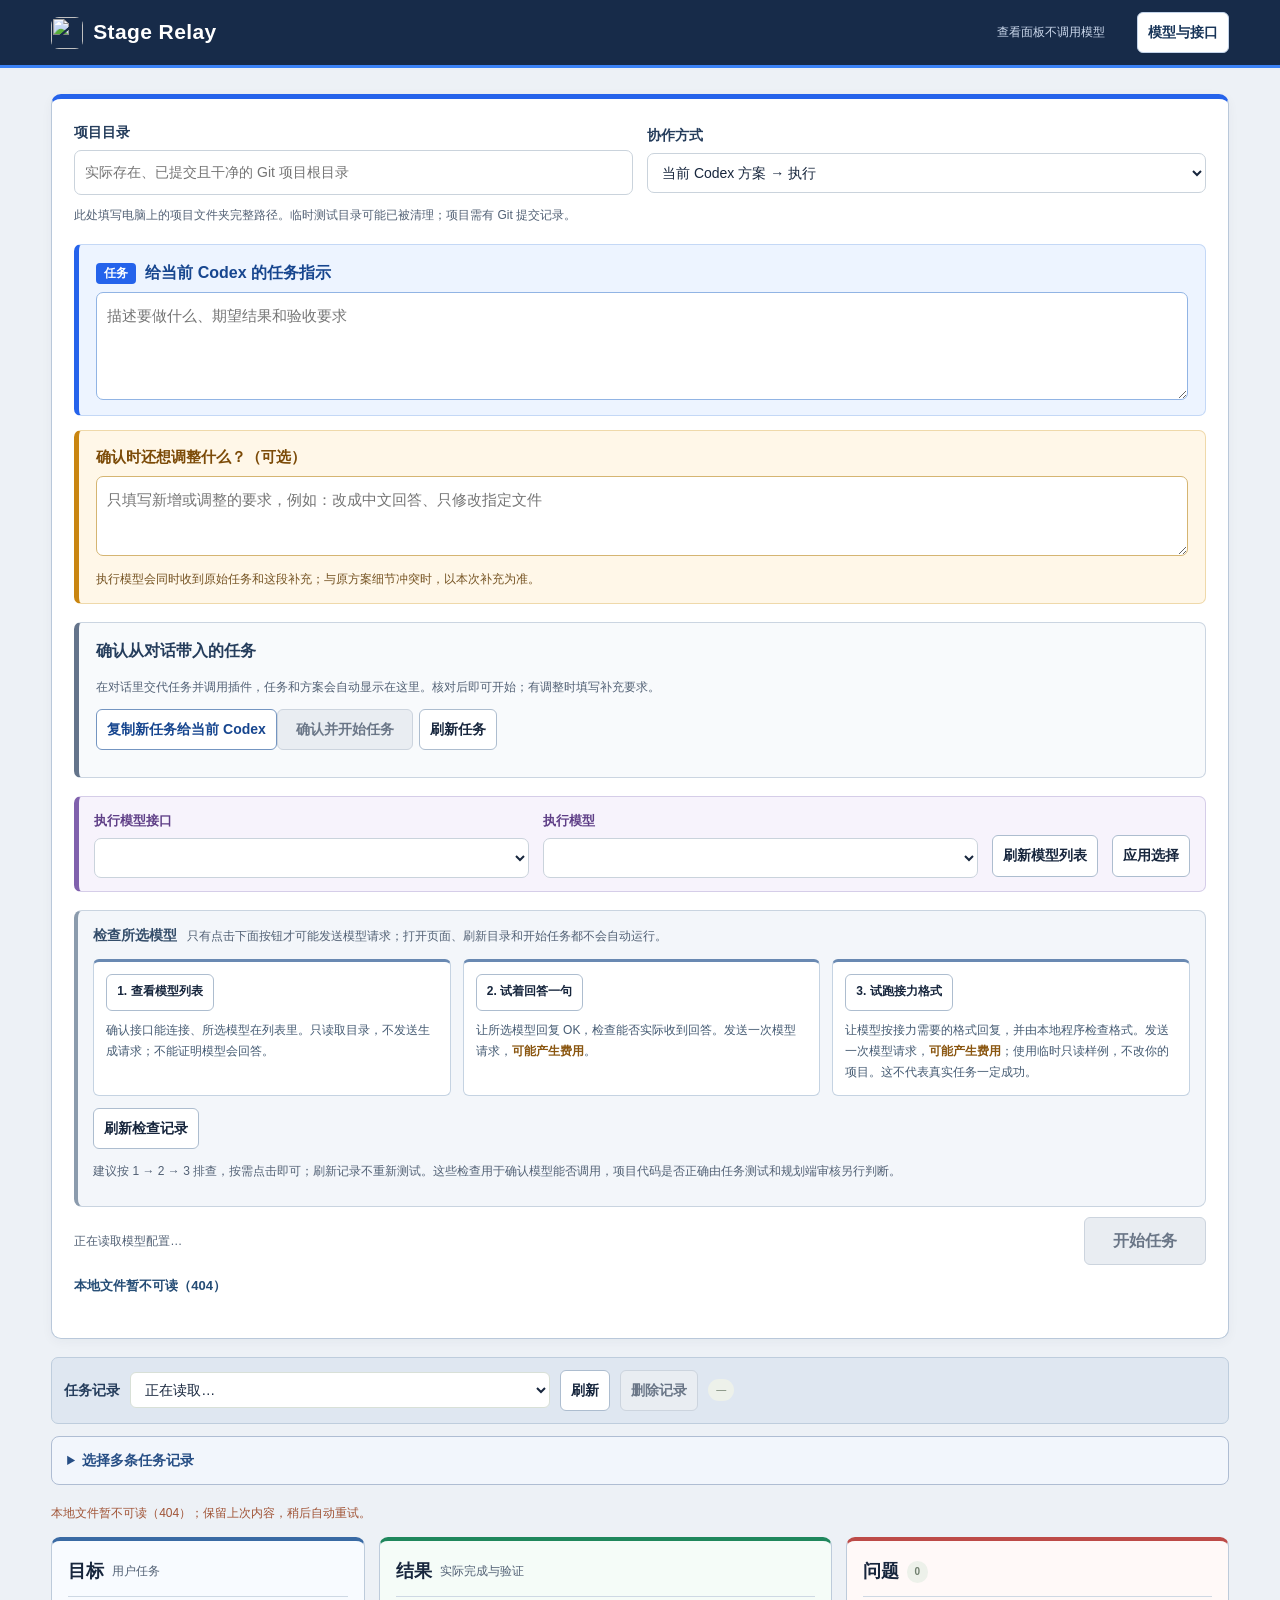
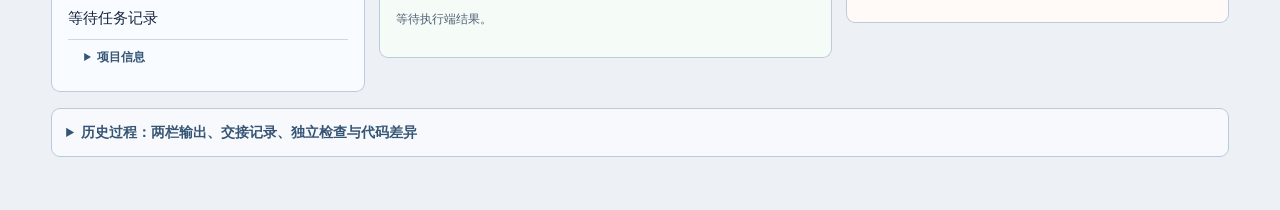
==== panel/index.html @ d3302cc9 "Release Stage Relay 1.0.0" ====
<!doctype html>
<html lang="zh-CN">
<head><meta charset="utf-8"><meta name="viewport" content="width=device-width,initial-scale=1"><title>Stage Relay · 协作面板</title><link rel="icon" type="image/svg+xml" href="icon.svg"><link rel="stylesheet" href="panel.css"><script src="compose.js" defer></script><script src="panel.js" defer></script><script src="settings.js" defer></script></head>
<body>
  <header class="top"><strong><img src="icon.svg" width="32" height="32" alt="" aria-hidden="true">Stage Relay</strong><div><span class="local">查看面板不调用模型</span><span id="panel-version" class="local"></span><button id="settings-toggle" type="button">模型与接口</button></div></header>
  <main>
    <section class="task-compose">
      <form id="launch-form">
        <div class="launch-row"><label>项目目录<input id="launch-project" required placeholder="实际存在、已提交且干净的 Git 项目根目录"></label><label>协作方式<select id="launch-mode"><option value="caller">当前 Codex 方案 → 执行</option><option value="serial">API 规划模型 → 执行</option><option value="plan">手动导入方案 → 执行</option></select></label></div>
        <p class="hint">此处填写电脑上的项目文件夹完整路径。临时测试目录可能已被清理；项目需有 Git 提交记录。</p>
        <label id="request-label"><span id="request-title">给当前 Codex 的任务指示</span><textarea id="launch-request" rows="3" placeholder="描述要做什么、期望结果和验收要求"></textarea></label>
        <label id="supplement-label">确认时还想调整什么？（可选）<textarea id="launch-extra" rows="2" placeholder="只填写新增或调整的要求，例如：改成中文回答、只修改指定文件"></textarea><small>执行模型会同时收到原始任务和这段补充；与原方案细节冲突时，以本次补充为准。</small></label>
        <label id="plan-label" hidden>已有方案（JSON）<textarea id="launch-plan" rows="5" placeholder='{"goal":"目标","files":[{"path":"app.py","note":"相关事实"}],"steps":["实施步骤"]}'></textarea></label>
        <section id="caller-draft"><h3>确认从对话带入的任务</h3><p class="hint">在对话里交代任务并调用插件，任务和方案会自动显示在这里。核对后即可开始；有调整时填写补充要求。</p><button id="caller-copy" type="button">复制新任务给当前 Codex</button><button id="caller-start" type="submit" disabled>确认并开始任务</button><button id="draft-refresh" type="button">刷新任务</button><p id="caller-note" class="hint" role="status"></p><label id="caller-copy-preview" hidden>把下面这段文字发到当前 Codex 对话<textarea id="caller-copy-text" rows="5" readonly></textarea></label><div id="draft-preview"></div></section>
        <div class="launch-row worker-choice"><label>执行模型接口<select id="launch-worker-provider"></select></label><label>执行模型<select id="launch-worker-model"></select></label><button id="worker-refresh" type="button">刷新模型列表</button><button id="worker-apply" type="button">应用选择</button></div>
        <p id="worker-note" class="hint" role="status"></p>
        <section class="model-check" aria-label="模型检查">
          <div class="model-check-head"><strong>检查所选模型</strong><span class="hint">只有点击下面按钮才可能发送模型请求；打开页面、刷新目录和开始任务都不会自动运行。</span></div>
          <div class="model-check-actions check-options">
            <div class="check-option"><button id="check-catalog" type="button" aria-describedby="catalog-help">1. 查看模型列表</button><p id="catalog-help">确认接口能连接、所选模型在列表里。只读取目录，不发送生成请求；不能证明模型会回答。</p></div>
            <div class="check-option"><button id="check-generation" type="button" aria-describedby="generation-help">2. 试着回答一句</button><p id="generation-help">让所选模型回复 OK，检查能否实际收到回答。发送一次模型请求，<strong>可能产生费用</strong>。</p></div>
            <div class="check-option"><button id="check-compat" type="button" aria-describedby="compat-help">3. 试跑接力格式</button><p id="compat-help">让模型按接力需要的格式回复，并由本地程序检查格式。发送一次模型请求，<strong>可能产生费用</strong>；使用临时只读样例，不改你的项目。这不代表真实任务一定成功。</p></div>
          </div>
          <button id="check-refresh" type="button">刷新检查记录</button>
          <p id="check-note" class="hint" role="status">建议按 1 → 2 → 3 排查，按需点击即可；刷新记录不重新测试。这些检查用于确认模型能否调用，项目代码是否正确由任务测试和规划端审核另行判断。</p>
          <div id="check-results" class="check-results"></div>
        </section>
        <div class="launch-row"><span id="launch-models" class="hint">正在读取模型配置…</span><button id="launch-start" type="submit" disabled>开始任务</button></div>
        <p id="launch-message" class="hint" role="status">点击开始后才调用所选模型；完整接力按阶段执行，交接过程显示在下方。</p>
      </form>
    </section>
    <section class="shortcut-row" id="shortcut-row" hidden><span>快速打开：</span><code id="shortcut-path" class="path"></code><span class="hint">双击即可启动或复用面板，不经过模型对话，也不会注册开机自启。</span></section>
    <section class="toolbar"><label for="run">任务记录</label><select id="run"><option>正在读取…</option></select><button id="refresh" type="button">刷新</button><button id="delete-run" type="button" disabled>删除记录</button><button id="undo-delete" type="button" hidden>撤销删除</button><span id="task-state" class="badge">—</span></section>
    <p id="history-message" class="hint" role="status"></p>
    <details id="run-manager" class="run-manager"><summary>选择多条任务记录</summary>
      <div class="history-actions"><label><input id="run-select-all" type="checkbox"> 全选可删除的记录</label><span id="run-selected-count" role="status">已选 0 条</span><button id="delete-selected" type="button" disabled>删除所选记录</button></div>
      <p class="hint">运行中的任务不能选择。删除仅从面板列表移除，可撤销本次删除；日志和防重复提交记录仍保留。</p>
      <div id="run-selection-list" class="run-selection-list" aria-label="选择要删除的任务记录"></div>
    </details>
    <div id="notice" class="notice" role="status">正在读取本地日志…</div>
    <section class="summary-grid" aria-label="目标、结果与问题">
      <article class="summary-card goal-card"><h2>目标 <span class="card-hint">用户任务</span></h2><p id="request">等待任务记录</p><details class="project-details"><summary>项目信息</summary><div id="project" class="path"></div><small>流程：规划 → 执行 → 项目测试（如有）→ 自行确认或选择审核方。状态来自已保存记录。</small></details></article>
      <article class="summary-card result-card"><h2>结果 <span class="card-hint">实际完成与验证</span></h2><div id="result"><p class="empty">等待执行端结果。</p></div></article>
      <article class="summary-card issues-card"><h2>问题 <span id="issue-count" class="badge">0</span></h2><div id="issues"></div><section id="failure" class="failure-card" role="alert" hidden></section></article>
    </section>
    <section id="progress" class="progress-card" aria-label="运行进度" hidden><div class="progress-head"><h2>运行进度</h2><span id="progress-stage" class="badge active"></span></div><div id="progress-event"></div></section>
    <details id="history" class="history" data-key="history"><summary>历史过程：两栏输出、交接记录、独立检查与代码差异</summary>
      <section class="agents" aria-label="两个 agent 的工作输出"><article class="agent" id="planner"></article><article class="agent" id="worker"></article></section>
      <section class="handoff-section"><h2>交接记录 <span class="card-hint">默认折叠：谁交给谁、当前状态、交接目的</span></h2><div id="handoffs"></div></section>
      <details class="verification"><summary>检查与代码差异</summary><div class="verify-grid"><div><h3>独立检查</h3><div id="checks"></div></div><div><h3>代码差异</h3><pre id="patch">等待记录</pre></div></div></details>
    </details>
    <footer id="updated"></footer>
  </main>
  <dialog id="issue-help-dialog" aria-labelledby="issue-help-title">
    <div class="dialog-head"><h2 id="issue-help-title">问题说明</h2><button id="issue-help-close" type="button" aria-label="关闭问题说明">×</button></div>
    <div id="issue-help-content"></div>
    <div class="help-actions"><button id="help-worker" type="button">查看执行记录</button><button id="help-checks" type="button">查看项目测试与代码差异</button></div>
  </dialog>
  <dialog id="review-choice-dialog" aria-labelledby="review-choice-title">
    <div class="dialog-head"><h2 id="review-choice-title">选择审核方式</h2><button id="review-choice-close" type="button" aria-label="关闭审核选择">×</button></div>
    <p id="review-choice-task" class="hint"></p>
    <section class="review-option codex-review"><h3>交给当前 Codex 对话</h3><p>复制审核请求发到当前对话，由 Codex 读取保存的执行结果和证据，写回结论。网页不能自动唤醒对话。</p><button id="review-use-codex" type="button">复制给 Codex 的审核请求</button></section>
    <section class="review-option saved-review"><h3>选择已保存的模型</h3><label for="review-saved-model">审核模型（接口与密钥沿用已有配置）</label><select id="review-saved-model"></select><p>点击后才调用所选模型，可能产生费用。只审核已保存的结果，不重新执行任务，也不重跑测试。</p><button id="review-use-model" type="button" class="primary" disabled>用所选模型审核</button></section>
    <p id="review-choice-note" class="hint" role="status"></p>
  </dialog>
  <dialog id="review-copy-dialog" aria-labelledby="review-copy-title">
    <div class="dialog-head"><h2 id="review-copy-title">交给当前 Codex 审核</h2><button id="review-copy-close" type="button" aria-label="关闭审核说明">×</button></div>
    <p>请复制下文发到当前 Codex 对话；Codex 读取保存的结果后审核，结论会回到结果栏。网页无法自动唤醒对话，不会另开规划 API 调用。</p>
    <textarea id="review-copy-text" rows="9" readonly aria-label="发给原规划端的审核请求"></textarea><p id="review-copy-note" role="status"></p>
  </dialog>
  <dialog id="settings-dialog" aria-labelledby="settings-title">
    <div class="dialog-head"><h2 id="settings-title">模型与接口</h2><button id="settings-close" type="button" aria-label="关闭模型设置">×</button></div>
    <p class="hint">先填写 API，读取接口模型并勾选需要的项，再为角色选择模型并保存。</p>
    <section class="provider-editor" id="provider-editor" aria-label="配置接口与导入模型">
      <h3>1. 配置接口，读取模型</h3>
      <label for="edit-provider">已保存的接口</label><select id="edit-provider"><option value="">新增接口…</option></select>
      <div class="form-grid"><div><label for="provider-name">显示名称</label><input id="provider-name" placeholder="例如：我的中转站" maxlength="80"></div><div><label for="provider-type">接入方式</label><select id="provider-type"><option value="custom">自定义 Responses 兼容接口</option><option value="codex">CCSwitch / 已有 Codex 供应商</option></select></div></div>
      <div id="custom-fields"><label for="provider-url">API 基础地址</label><input id="provider-url" placeholder="https://gateway.example/v1" autocomplete="off">
        <label for="provider-auth">认证方式</label><select id="provider-auth"><option value="key">直接填写 API Key</option><option value="none">此接口无需密钥</option><option value="env">高级：使用环境变量</option></select>
        <div id="key-fields"><label for="provider-key">API Key <span id="provider-key-badge" class="credential-badge"></span></label><input id="provider-key" type="password" autocomplete="new-password" spellcheck="false" placeholder="粘贴 API Key"><p id="provider-key-state" class="hint"></p><button id="provider-clear-key" type="button" hidden>移除已保存的密钥</button></div>
        <div id="env-fields" hidden><label for="provider-env">密钥环境变量名</label><input id="provider-env" placeholder="MY_MODEL_KEY" autocomplete="off"><p class="hint">高级配置：由启动面板和任务的进程继承该变量。</p></div>
      </div>
      <div id="codex-fields" hidden><label for="provider-source">已有供应商 ID</label><input id="provider-source" value="custom"><label class="check-label"><input id="provider-native" type="checkbox">沿用现有登录（仅本地网关）</label></div>
      <button id="provider-fetch" type="button">读取 API 模型</button><p id="provider-note" class="hint" role="status"></p>
      <label for="provider-filter">搜索接口返回的模型</label><input id="provider-filter" type="search" placeholder="输入名称筛选"><div id="provider-catalog" class="model-catalog" aria-label="接口返回的模型"></div>
      <p id="provider-count" class="hint"></p><div id="provider-picked" class="model-chips" aria-label="待保存的模型"></div>
      <details><summary>接口不支持模型目录时，手动添加</summary><label for="provider-models">手动模型 ID</label><textarea id="provider-models" rows="2"></textarea><button id="provider-manual-add" type="button">添加手动模型</button></details>
      <button id="provider-add" type="button">加入本次配置</button><button id="provider-delete" type="button" disabled>删除此接口</button>
      <p class="hint">只保存选中的模型。删除模型可点已选项旁的 ×；删除和编辑在底部保存后生效，关闭重开可撤销。</p>
    </section>
    <h3>2. 分配角色并保存</h3>
    <div class="role-settings">
      <fieldset><legend>规划 agent</legend><label for="planner-provider">接口</label><select id="planner-provider"></select><label for="planner-model">已选模型</label><select id="planner-model"></select><button id="planner-manage" type="button">管理此接口模型</button></fieldset>
      <fieldset><legend>执行 agent</legend><label for="worker-provider">接口</label><select id="worker-provider"></select><label for="worker-model">已选模型</label><select id="worker-model"></select><button id="worker-manage" type="button">管理此接口模型</button></fieldset>
    </div>
    <p class="hint">读取模型目录不发起生成请求，也未逐个验证模型生成和工具能力。当前执行器使用 Responses 协议，其他协议需经适配层转换。</p>
    <p id="settings-message" class="hint" role="status"></p>
    <div class="dialog-actions"><button id="settings-save" class="primary" type="button">保存配置</button></div>
    <details class="config-help"><summary>如何用于新任务</summary><p class="hint">启动 relay.py run 时，将下列文件作为 --config 参数。保存与切换配置不会自动调用模型。</p><pre id="settings-config"></pre></details>
  </dialog>
</body>
</html>
---- panel/panel.css ----
:root{color-scheme:light;--ink:#26332e;--muted:#79837e;--line:#e1e6e1;--green:#2c7356}*{box-sizing:border-box}body{margin:0;background:#f7f8f5;color:var(--ink);font:13px/1.6 "Segoe UI","Microsoft YaHei",sans-serif}.top{display:flex;align-items:center;justify-content:space-between;gap:14px;min-height:62px;border-bottom:1px solid var(--line);padding:12px 4vw;background:#fff}.top strong{font-size:18px}.top>div{display:flex;align-items:center;gap:16px}.local{font-size:11px;color:var(--muted)}main{max-width:1300px;padding:23px 4vw;margin:auto}.toolbar{display:flex;align-items:center;gap:10px}.toolbar label{color:var(--muted);font-size:12px}.toolbar select{max-width:420px;flex:1}select,input,textarea,button{font:inherit;color:var(--ink);border:1px solid #d8e0d7;background:#fff;border-radius:6px;padding:8px 10px}select,input,textarea{min-width:0}button{cursor:pointer;white-space:nowrap}button:hover{background:#edf2e9}button:disabled{opacity:.5;cursor:wait}input:focus,select:focus,textarea:focus,button:focus-visible{outline:2px solid #93b39f;outline-offset:2px}.notice{font-size:11px;color:var(--muted);margin:12px 0;overflow-wrap:anywhere}.notice.error{color:#a05335}.task{margin:13px 0 20px}.task p{font-size:15px;margin:0 0 7px;white-space:pre-wrap;overflow-wrap:anywhere}.task details{padding:0;border:0}.task small,.path{color:var(--muted);font-size:10px;overflow-wrap:anywhere}.badge{font-size:10px;background:#edf1ea;color:#71806f;padding:3px 8px;border-radius:12px;white-space:nowrap}.good{background:#e4f0e7;color:#3b7752}.active{background:#e8eff9;color:#477399}.bad{background:#f8e9e1;color:#a85a34}.agents{display:grid;grid-template-columns:1fr 1fr;gap:16px}.agent{min-width:0;border:1px solid var(--line);border-radius:9px;background:#fff;overflow:hidden}.agent-head{padding:14px 16px;border-bottom:1px solid var(--line)}.identity{display:flex;justify-content:space-between;gap:8px;align-items:center}.identity h2{font-size:14px;margin:0}.model{font:11px Consolas,monospace;color:var(--muted);margin-top:4px;overflow-wrap:anywhere}.role-meta{display:flex;gap:15px;color:var(--muted);font-size:10px;margin-top:6px}.phase-picker{width:100%;font-size:10px;margin-top:10px;padding:5px;background:#fafbf8}.work{padding:10px 16px;background:#fafbf8;font-size:11px;border-bottom:1px solid var(--line)}.work-label{color:var(--muted);font-size:10px}.work ol{padding-left:17px;margin:5px 0}.output{height:280px;overflow:auto;padding:12px 16px;overscroll-behavior:contain}.empty{color:var(--muted);font-size:11px}.event{padding-left:10px;border-left:2px solid #d7e4d8;margin:0 0 12px;overflow-wrap:anywhere}.event-title{font-size:10px;color:var(--muted)}.event p{margin:4px 0}.event pre{margin:4px 0;max-height:160px;overflow:auto}.event.error{border-color:#d7a28c}pre{font:11px/1.6 Consolas,"Microsoft YaHei",monospace;white-space:pre-wrap;overflow-wrap:anywhere}details{border-top:1px solid var(--line);font-size:11px;padding:8px 16px}summary{cursor:pointer;color:var(--muted)}details pre{max-height:280px;overflow:auto;background:#f7f9f5;padding:9px;border-radius:5px}.handoff-section{margin-top:23px}.handoff-section h2{font-size:14px;font-weight:600;margin:0 0 10px}.handoff{display:grid;grid-template-columns:22px 1fr;gap:9px;margin:0 0 8px}.handoff-number{font:10px/28px Consolas;color:#95a18f}.handoff-card{border:1px solid var(--line);border-radius:7px;background:#fff;overflow:hidden}.handoff-top{display:flex;justify-content:space-between;align-items:center;gap:10px;padding:9px 13px}.handoff-title{font-size:12px}.handoff-proof{font-size:10px;color:var(--muted)}.handoff-card details{padding:7px 13px}.verification{border:1px solid var(--line);border-radius:7px;background:#fff;margin-top:18px;padding:10px 14px}.verify-grid{display:grid;grid-template-columns:1fr 1fr;gap:20px}.verify-grid h3{font-size:12px}.verify-grid pre{max-height:180px;overflow:auto}.check{font-size:11px}footer{padding:15px 0;color:var(--muted);font-size:10px}dialog{border:1px solid #d4ddd3;border-radius:12px;padding:22px;width:min(710px,94vw);max-height:90vh;overflow:auto;box-shadow:0 20px 80px #17332124}dialog::backdrop{background:#152b2440}.dialog-head{display:flex;align-items:center;justify-content:space-between}.dialog-head h2{margin:0;font-size:18px}.dialog-head button{font-size:20px;line-height:1;padding:5px 10px}.hint{font-size:11px;color:var(--muted);white-space:pre-wrap;overflow-wrap:anywhere}.role-settings,.form-grid{display:grid;grid-template-columns:1fr 1fr;gap:14px}.role-settings{margin:17px 0}fieldset{border:1px solid var(--line);border-radius:7px;padding:10px 12px}legend{font-size:12px}dialog label{display:block;font-size:11px;margin:9px 0 4px;color:#627168}dialog input:not([type=checkbox]),dialog select,dialog textarea{width:100%;font-size:12px}dialog textarea{resize:vertical}.provider-editor{padding:12px 0}.provider-editor>summary{color:#3a7358}.provider-editor>button{margin-top:10px;font-size:11px}.provider-editor>span{margin-left:10px}.check-label{display:flex;align-items:center;gap:7px}.dialog-actions{display:flex;justify-content:flex-end;margin-top:14px}.primary{background:#2e7155;color:#fff;border-color:#2e7155}.primary:hover{background:#235f46}.config-help{margin-top:16px;padding:9px 0 0}.form-error{color:#a05335!important}[hidden]{display:none!important}@media(max-width:740px){main{padding:17px 14px}.top{padding:12px 14px}.local{display:none}.agents,.verify-grid{grid-template-columns:1fr}.toolbar{flex-wrap:wrap}.toolbar select{max-width:none}.output{height:260px}.role-settings,.form-grid{grid-template-columns:1fr}.role-meta{flex-wrap:wrap;gap:8px}.handoff-proof{font-size:9px}}
/* Task entry stays compact; output and handoffs share the existing panel. */
.task-compose{background:#fff;border:1px solid #dce2e7;border-radius:12px;padding:18px;margin-bottom:18px}
.task-compose label{display:flex;flex-direction:column;gap:6px;flex:1;font-size:13px;color:#34465a}
.task-compose input,.task-compose select,.task-compose textarea{width:100%;box-sizing:border-box;border:1px solid #cad3dc;border-radius:7px;padding:10px;font:inherit;background:#fff}
.task-compose textarea{resize:vertical;margin-bottom:10px}
.launch-row{display:flex;gap:14px;align-items:center;margin-bottom:10px}
.launch-row .hint{flex:1}.task-compose [hidden]{display:none}
#launch-start{background:#246c57;color:white;border-color:#246c57;white-space:nowrap}
@media(max-width:740px){.launch-row{flex-direction:column;align-items:stretch}}
.model-catalog{max-height:170px;overflow:auto;border:1px solid var(--line);border-radius:6px;padding:4px 10px;margin-top:8px}
dialog .catalog-option{display:flex;align-items:center;gap:8px;overflow-wrap:anywhere;margin:5px 0}
.model-chips{display:flex;flex-wrap:wrap;gap:6px;margin:8px 0}.model-chip{display:inline-flex;align-items:center;gap:5px;background:#edf3ed;border-radius:6px;padding:3px 6px;font-size:11px;overflow-wrap:anywhere}.model-chip button{padding:0 4px;border:0;background:transparent}
:root .failure-card {margin:16px 0;padding:18px 22px;border:1px solid #d2857a;border-radius:12px;background:#fff4f0;color:#713428}
.diagnostic-line {white-space:pre-wrap;overflow-wrap:anywhere;margin:6px 0;font-size:13px}
.handoff-line {white-space:pre-wrap;overflow-wrap:anywhere;margin:10px 0}
.handoff-card li {white-space:pre-wrap;overflow-wrap:anywhere;margin:7px 0}
.handoff-card h3 {font-size:14px;margin:16px 0 8px}
.handoff-card>.handoff-line,.handoff-card>strong,.handoff-card>h3 {margin-left:13px;margin-right:13px;display:block}
.credential-badge{display:inline-block;font-size:12px;font-weight:600;padding:3px 7px;border-radius:5px;margin-left:8px}
.credential-saved{background:#e4f0e7;color:#286744}.credential-pending{background:#fff0da;color:#865d20}
.worker-choice{align-items:flex-end;margin-top:12px}.worker-choice select{font-size:12px}.worker-choice button{margin-bottom:1px}
/* 目标、结果、问题优先：长任务打开即可看到结论，过程移入折叠区。 */
.summary-grid{display:grid;grid-template-columns:minmax(220px,.9fr) minmax(280px,1.3fr) minmax(260px,1.1fr);gap:14px;margin:14px 0 16px;align-items:start}
.summary-card{border:1px solid var(--line);border-radius:9px;background:#fff;padding:12px 15px;min-width:0}
.summary-card h2{font-size:13px;margin:0 0 9px;display:flex;align-items:center;gap:8px;flex-wrap:wrap}
.card-hint{font-size:10px;font-weight:400;color:var(--muted)}
.goal-card p#request,.goal-card #request{font-size:15px;line-height:1.65;margin:0 0 8px;white-space:pre-wrap;overflow-wrap:anywhere}
.result-line{display:flex;align-items:center;gap:8px;flex-wrap:wrap;margin:0 0 8px;overflow-wrap:anywhere}
.result-line span:not(.badge){font-size:11px;color:var(--muted)}
.result-card strong,.issues-card strong{display:block;font-size:11px;color:#41544a;margin:10px 0 4px}
.result-card ul,.issues-card ul{margin:0;padding-left:18px}
.result-card li{overflow-wrap:anywhere;margin:3px 0}
.result-state .badge.warn,.badge.warn{background:#fbf0d8;color:#8a6417}
.verify-summary{border:1px dashed #cfdcd4;border-radius:7px;padding:8px 10px;margin:8px 0;font-size:11px}
.verify-summary strong{display:inline;margin:0 8px 0 0}
.verify-summary .badge{margin-left:4px}
.verify-row{margin:5px 0;overflow-wrap:anywhere}
.warn-text{color:#8a6417}
.nested-details{border:0;padding:4px 0;font-size:11px}
.progress-card{border:1px solid #cfe0ea;background:#f4f9fc;border-radius:9px;padding:12px 15px;margin:0 0 16px}
.progress-head{display:flex;align-items:center;gap:10px}
.progress-head h2{font-size:13px;margin:0}
.progress-line{font-size:12px;margin:6px 0 4px}
.progress-event-text{max-height:150px;overflow:auto;background:#fff;border:1px solid #e1eaf0;border-radius:6px;padding:8px;margin:4px 0}
.history{border:1px solid var(--line);border-radius:9px;background:#fff;padding:10px 14px;margin-top:16px}
.history>summary{font-size:12px;color:#3d5a4b;padding:2px 0}
.history .handoff-section{margin-top:14px}
.handoff-purpose{font-size:12px;margin:0 13px 8px;overflow-wrap:anywhere}
.handoff-details{padding:6px 0;border-top:1px dashed #e3eae4;margin-top:4px}
.handoff-details>summary{font-size:11px}
.handoff-body h3{font-size:12px;margin:10px 0 4px}
.handoff-body>strong{display:block;font-size:11px;margin:8px 0 2px}
.handoff-body ol,.handoff-body ul{padding-left:18px}
.issues-card .failure-card{margin:10px 0 0;padding:10px 12px;border-radius:8px}
.issues-card .failure-card h3{font-size:12px;margin:0 0 6px}
.issue{border:1px solid var(--line);border-left-width:4px;border-radius:6px;padding:7px 10px;margin:0 0 7px;font-size:11px;overflow-wrap:anywhere}
.issue.bad{border-color:#e0b0a4;border-left-color:#b8553f;background:#fff6f3}
.issue.warn{border-color:#e6d5a8;border-left-color:#b78b26;background:#fffaf0}
.issue.ok{border-color:#c6ddcc;border-left-color:#3b7a55;background:#f5faf6}
.issue-head{display:flex;align-items:center;gap:8px;flex-wrap:wrap}
.issue-label{font-weight:600;font-size:11px;border-radius:10px;padding:1px 8px;color:#fff}
.issue.bad .issue-label{background:#b8553f}
.issue.warn .issue-label{background:#b78b26}
.issue.ok .issue-label{background:#3b7a55}
.issue-source{color:var(--muted);font-size:10px}
.issue-reason{margin:5px 0 0}
.issue-next{margin:5px 0 0;color:#4d6156}
.issue-evidence{margin:5px 0 0;border:0;padding:0;font-size:11px}
.issue-evidence pre{max-height:160px}
@media(max-width:1000px){.summary-grid{grid-template-columns:1fr 1fr}.issues-card{grid-column:1/-1}}
@media(max-width:740px){.summary-grid{grid-template-columns:1fr}.issues-card{grid-column:auto}}
.model-check{border:1px solid #d8e4dc;border-radius:8px;background:#f7faf7;padding:10px 12px;margin:4px 0 10px}
.model-check-head{display:flex;gap:10px;align-items:baseline;flex-wrap:wrap;margin-bottom:8px}
.model-check-head strong{font-size:12px}
.model-check-actions{display:flex;gap:8px;flex-wrap:wrap;margin-bottom:6px}
.model-check-actions button{font-size:12px;padding:6px 10px}
.check-results{margin-top:8px;display:grid;gap:8px}
.check-record{border:1px solid var(--line);border-left-width:4px;border-radius:6px;padding:7px 10px;background:#fff;font-size:11px;overflow-wrap:anywhere}
.check-record.good{border-left-color:#3b7a55}.check-record.bad{border-left-color:#b8553f}
.check-record-head{display:flex;gap:8px;align-items:center;flex-wrap:wrap}
.check-kind{font-weight:600}
.check-valid{color:var(--muted);font-size:10px}
.check-meta{margin:3px 0;color:#56685d;font-size:10px;overflow-wrap:anywhere}
.check-message{margin:5px 0 3px}
.check-answer{margin:4px 0;max-height:120px}
.check-action{margin:3px 0;color:#4d6156}
.shortcut-row{display:flex;gap:8px;align-items:center;flex-wrap:wrap;font-size:11px;color:var(--muted);margin:6px 0}
.shortcut-row code{background:#f2f5f1;border-radius:4px;padding:1px 5px;font-size:10px}
.check-cost{margin:3px 0;color:#8a6417;font-size:10px}

/* Clear information hierarchy: task, additions, plan, configuration and outcome. */
:root{--ink:#17263d;--muted:#526175;--line:#ced8e4;--green:#176347}
body{background:#edf1f6;font-size:14px;line-height:1.65}
.top{background:#172b49;color:#fff;border-bottom:3px solid #3b82f6}
.top strong{font-size:21px;letter-spacing:.4px}
.top .local{color:#cbd8ec;font-size:12px}
.top button{color:#173458;background:#fff;border-color:#c3d3e8;font-weight:600}
main{padding-top:26px}
button{font-weight:600;border-color:#adbdcf;min-height:37px}
button:hover{background:#e6eef9;border-color:#7293bd}
button:disabled{opacity:1;background:#e9edf2!important;color:#6a7687!important;border-color:#ccd4de!important;cursor:not-allowed;box-shadow:none!important}
input:focus,select:focus,textarea:focus,button:focus-visible{outline:3px solid #60a5fa;outline-offset:2px}
.task-compose{border:1px solid #b9c8da;border-top:5px solid #2563eb;border-radius:10px;padding:22px;box-shadow:0 3px 12px #172b490b}
.task-compose label{font-size:14px;font-weight:600;color:#253d5c}
.task-compose textarea{font-size:15px;line-height:1.7;font-weight:400;color:#182b43;margin-bottom:0}
.task-compose input,.task-compose select{font-weight:400;font-size:14px}
.hint,.notice,.empty{font-size:12px;line-height:1.7}
.task-compose>#launch-form>.hint{margin:8px 0 18px}
.task-compose #request-label{background:#edf4ff;border:1px solid #c4d8f6;border-left:5px solid #2563eb;padding:15px 17px;border-radius:7px;margin:14px 0}
#request-title{font-size:16px;font-weight:750;color:#17468f}
#request-title::before{content:"任务";display:inline-block;background:#2563eb;color:#fff;padding:1px 8px;margin-right:9px;border-radius:4px;font-size:12px;font-weight:700;vertical-align:middle}
#launch-request{min-height:108px;border-color:#91b4e4}
.task-compose #supplement-label{background:#fff7e8;border:1px solid #efd9aa;border-left:5px solid #c98510;border-radius:7px;padding:14px 17px;margin:14px 0 18px;color:#7c4b08;font-size:15px}
#launch-extra{min-height:80px;border-color:#d5b572}
#caller-draft{border:1px solid #cbd5e1;border-left:5px solid #64748b;background:#f8fafc;border-radius:7px;padding:15px 17px;margin-bottom:18px}
#caller-draft h3{font-size:16px;color:#253d5c;margin:0 0 7px}
#caller-copy{border-color:#7495c1;color:#17468f;background:#fff}
#draft-refresh{border-color:#adbdcf;background:#fff;margin-left:6px}
#caller-note{font-weight:600;color:#244c75}
#draft-preview>.hint{font-size:12px}
#draft-preview details{padding-left:0;padding-right:0}
summary{font-weight:600;color:#365575;font-size:12px}
.worker-choice{border:1px solid #d5cde8;border-left:5px solid #8061ad;background:#f7f3fc;border-radius:7px;padding:13px 15px}
.worker-choice label{color:#5f3f87;font-size:13px}
.model-check{background:#f3f6fa;border-color:#c9d4e0;border-left:4px solid #8b9bad;padding:13px 15px}
.model-check-head strong{font-size:14px;color:#344d6a}
.model-check-head .hint{font-size:12px}
.model-check-actions button{font-size:12px;background:#fff}
#launch-start{background:#2563eb;border-color:#1d4ed8;font-size:16px;font-weight:750;min-height:46px;padding:10px 28px;box-shadow:0 3px 7px #2563eb2a}
#launch-start:hover{background:#1d4ed8}
#launch-message{font-size:13px;font-weight:600;color:#244c75}
.toolbar{background:#dfe7f1;padding:12px;border:1px solid #becddd;border-radius:7px}
.toolbar label{font-size:14px;font-weight:700;color:#253d5c}
.summary-card{padding:16px;border-color:#bdcbdb;border-top-width:4px}
.summary-card h2{font-size:18px;font-weight:750;padding-bottom:9px;border-bottom:1px solid var(--line)}
.card-hint{font-size:12px}
.goal-card{border-top-color:#396aa4;background:#f8fbff}
.result-card{border-top-color:#1f875d;background:#f5fcf8}
.issues-card{border-top-color:#bd4b48;background:#fff9f8}
.issue{font-size:13px}.issue-label{font-size:12px;font-weight:700}
.issue.bad{border-left-color:#c02626;background:#fff0ef;color:#8e1f1f}
.issue.bad .issue-label{background:#b91c1c}
.issue.warn{border-left-color:#b77910;color:#78510b}
.check-record,.verify-summary{font-size:12px}
.check-meta,.check-cost,.check-valid{font-size:11px}
.history{border-color:#bccbdb;background:#f7f9fc}
.history>summary{font-size:14px;font-weight:700;color:#365575}
@media(max-width:740px){.task-compose{padding:14px}.top strong{font-size:19px}.task-compose #request-label,.task-compose #supplement-label,#caller-draft{padding:12px}#draft-refresh{margin:7px 0 0}#launch-start{width:100%}.summary-card h2{font-size:17px}}
.check-record{display:grid;grid-template-columns:118px minmax(0,1fr);padding:0;overflow:hidden}
.check-record-main{padding:12px 14px;min-width:0}
.check-when{display:flex;flex-direction:column;align-items:center;gap:5px;padding:13px 8px;background:#edf2f9;border-right:1px solid #c9d5e4;color:#253d5c;font-variant-numeric:tabular-nums;text-align:center}
.check-clock{font:700 20px/1.3 Consolas,monospace;letter-spacing:.2px;white-space:nowrap}
.check-date{font-size:12px;font-weight:600}.check-time-label,.check-duration{font-size:11px;color:#526175}
.check-latest{background:#245caa;color:#fff;padding:2px 8px;border-radius:4px;font-size:11px;font-weight:700;margin-bottom:3px}
@media(max-width:600px){.check-record{grid-template-columns:96px minmax(0,1fr)}.check-clock{font-size:17px}.check-record-main{padding:10px}.check-when{padding:11px 5px}}
.check-options{display:grid;grid-template-columns:repeat(3,minmax(0,1fr));gap:12px;margin:12px 0}
.check-option{background:#fff;border:1px solid #c5d3e2;border-top:3px solid #6989b2;border-radius:6px;padding:12px}
.check-option p{font-size:12px;line-height:1.75;margin:9px 0 0;color:#455b73}
.check-option strong{color:#8a5610}
.worker-answer,.planner-review{padding:12px 14px;margin:14px 0;border:1px solid #bfd1c7;border-left:4px solid #238360;background:#fff;border-radius:6px;min-width:0}
.worker-answer h3,.planner-review h3{font-size:15px;font-weight:750;margin:0 0 9px;color:#195b40}
.planner-review{border-color:#c8c9e5;border-left-color:#7760a9;background:#faf9ff}
.planner-review h3{color:#5c4386}
.answer-text{white-space:pre-wrap;overflow-wrap:anywhere;font-size:14px;line-height:1.8}
.help-link{display:inline-block;font-size:12px;background:transparent;border:0;text-decoration:underline;color:#245caa;padding:4px 0;min-height:30px;margin-right:10px}
.help-actions{display:flex;flex-wrap:wrap;gap:10px;margin-top:16px}
#issue-help-dialog,#review-copy-dialog{width:min(760px,90vw);line-height:1.85}
#review-copy-text{width:100%;font-size:13px;font-weight:400}
.jump-target{outline:3px solid #d49c32;outline-offset:5px;scroll-margin-top:24px}
@media(max-width:740px){.check-options{grid-template-columns:1fr}}
.result-actions{display:flex;flex-wrap:wrap;gap:8px;margin-top:16px}
.confirm-result{background:#176c4b;border-color:#13593e;color:#fff}
.confirm-result:hover{background:#12583d;color:#fff}
.user-confirmed{font-size:14px;font-weight:700;color:#176347;background:#e9f7ef;border:1px solid #aad0b8;padding:10px;border-radius:5px}
#launch-request[readonly]{background:#f4f8fe;border-style:dashed;color:#253d5c}
#supplement-label small{display:block;font-weight:400;font-size:12px;line-height:1.7;color:#755322;margin-top:7px}
#caller-start{background:#2563eb;border-color:#1d4ed8;color:#fff;font-size:14px;padding:8px 18px}
#caller-start:hover{background:#1d4ed8}
.run-manager{margin:10px 0 18px;padding:12px 15px;border:1px solid #afbdd3;border-radius:8px;background:#f2f6fc}
.run-manager>summary{font-size:14px;font-weight:700;color:#264e85}
.history-actions{display:flex;align-items:center;gap:14px;flex-wrap:wrap;margin-top:12px}
.history-actions label{display:flex;gap:7px;align-items:center;font-weight:650}
#run-selected-count{color:#536781;font-size:12px}
#delete-selected{color:#a42e31;border-color:#d9a6a6;font-weight:700}
.run-selection-list{max-height:330px;overflow:auto;border-top:1px solid #cbd7e8;margin-top:10px}
.history-select-row{display:flex;align-items:center;gap:10px;padding:9px 3px;border-bottom:1px solid #dbe2ed}
.history-select-row label{display:flex;align-items:center;gap:10px;flex:1;min-width:0;cursor:pointer}
.history-select-row input,.history-actions input{width:17px;height:17px;flex-shrink:0;accent-color:#2b64ad}
.history-select-text{display:grid;min-width:0;overflow-wrap:anywhere}
.history-select-text strong{font-size:13px}.history-select-text small{font-size:11px;color:#58677d}
.history-select-row button{font-size:12px;padding:5px 10px}
#review-choice-dialog{width:min(740px,94vw)}
.review-option{padding:14px 16px;margin:14px 0;border:1px solid #b9cae5;border-left:5px solid #3b6aaa;border-radius:7px;background:#f4f7fe}
.review-option h3{margin:0 0 8px;font-size:16px;color:#254c80}.review-option p{font-size:13px}
.review-option.saved-review{border-color:#c4b5dd;border-left-color:#7f57ab;background:#faf6ff}
.saved-review h3{color:#65418b}
.top>strong{display:inline-flex;align-items:center;gap:10px}.top>strong img{display:block;border-radius:8px}
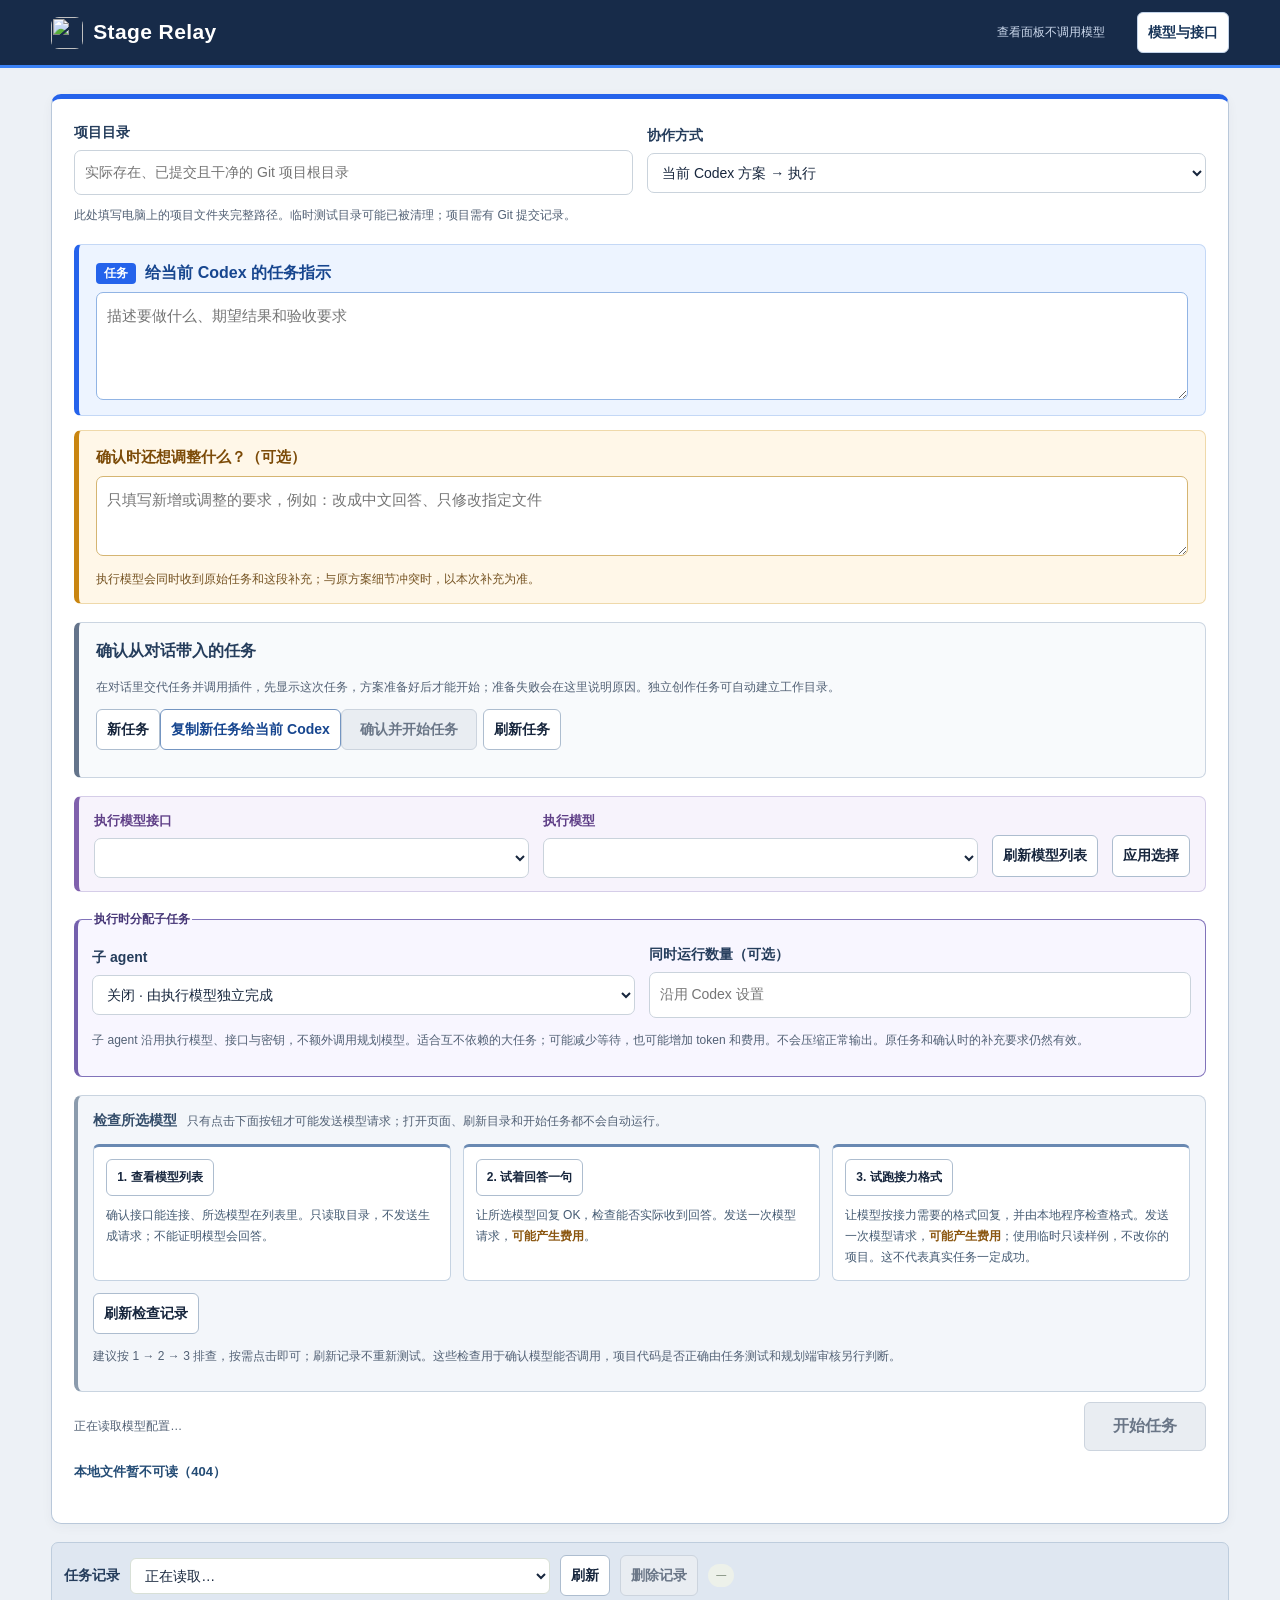
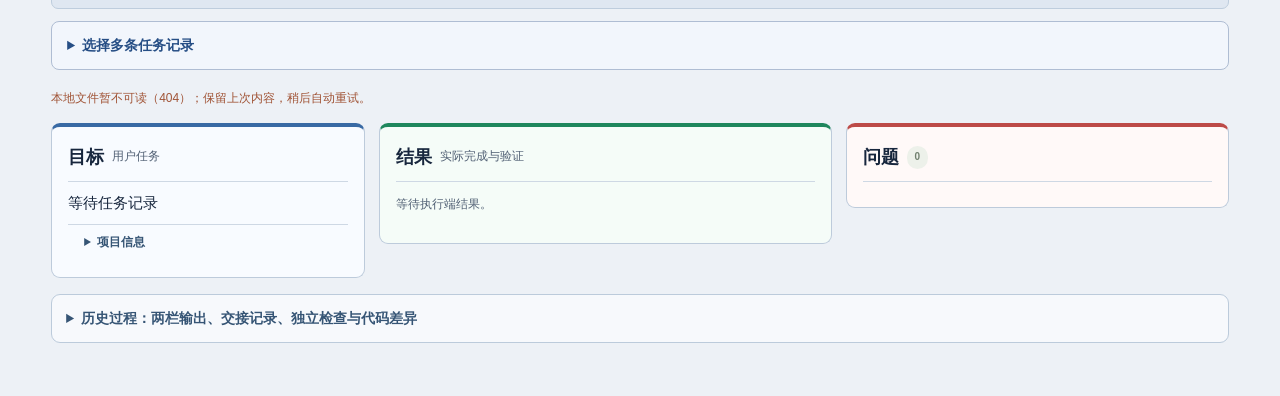
==== commit 75849669: "Release Stage Relay 1.2.1" ====
--- a/panel/index.html
+++ b/panel/index.html
@@ -11,9 +11,14 @@
         <label id="request-label"><span id="request-title">给当前 Codex 的任务指示</span><textarea id="launch-request" rows="3" placeholder="描述要做什么、期望结果和验收要求"></textarea></label>
         <label id="supplement-label">确认时还想调整什么？（可选）<textarea id="launch-extra" rows="2" placeholder="只填写新增或调整的要求，例如：改成中文回答、只修改指定文件"></textarea><small>执行模型会同时收到原始任务和这段补充；与原方案细节冲突时，以本次补充为准。</small></label>
         <label id="plan-label" hidden>已有方案（JSON）<textarea id="launch-plan" rows="5" placeholder='{"goal":"目标","files":[{"path":"app.py","note":"相关事实"}],"steps":["实施步骤"]}'></textarea></label>
-        <section id="caller-draft"><h3>确认从对话带入的任务</h3><p class="hint">在对话里交代任务并调用插件，任务和方案会自动显示在这里。核对后即可开始；有调整时填写补充要求。</p><button id="caller-copy" type="button">复制新任务给当前 Codex</button><button id="caller-start" type="submit" disabled>确认并开始任务</button><button id="draft-refresh" type="button">刷新任务</button><p id="caller-note" class="hint" role="status"></p><label id="caller-copy-preview" hidden>把下面这段文字发到当前 Codex 对话<textarea id="caller-copy-text" rows="5" readonly></textarea></label><div id="draft-preview"></div></section>
+        <section id="caller-draft"><h3>确认从对话带入的任务</h3><p class="hint">在对话里交代任务并调用插件，先显示这次任务，方案准备好后才能开始；准备失败会在这里说明原因。独立创作任务可自动建立工作目录。</p><button id="caller-new" type="button">新任务</button><button id="caller-copy" type="button">复制新任务给当前 Codex</button><button id="caller-start" type="submit" disabled>确认并开始任务</button><button id="draft-refresh" type="button">刷新任务</button><p id="caller-note" class="hint" role="status"></p><label id="caller-copy-preview" hidden>把下面这段文字发到当前 Codex 对话<textarea id="caller-copy-text" rows="5" readonly></textarea></label><div id="draft-preview"></div></section>
         <div class="launch-row worker-choice"><label>执行模型接口<select id="launch-worker-provider"></select></label><label>执行模型<select id="launch-worker-model"></select></label><button id="worker-refresh" type="button">刷新模型列表</button><button id="worker-apply" type="button">应用选择</button></div>
         <p id="worker-note" class="hint" role="status"></p>
+        <fieldset class="delegation-options"><legend>执行时分配子任务</legend>
+          <div class="launch-row"><label>子 agent<select id="subagents-mode"><option value="off">关闭 · 由执行模型独立完成</option><option value="auto">自动 · 由执行模型判断是否分工</option><option value="manual">指定分工 · 按下面的任务安排</option></select></label><label>同时运行数量（可选）<input id="subagents-concurrency" type="number" min="1" max="100" placeholder="沿用 Codex 设置"></label></div>
+          <p class="hint">子 agent 沿用执行模型、接口与密钥，不额外调用规划模型。适合互不依赖的大任务；可能减少等待，也可能增加 token 和费用。不会压缩正常输出。原任务和确认时的补充要求仍然有效。</p>
+          <div id="subagents-manual" hidden><p class="hint">各写入范围不能重叠；只读是任务要求，子 agent 仍继承执行端的权限。</p><div id="subagents-tasks"></div><button id="subagents-add" type="button">添加一项分工</button></div>
+        </fieldset>
         <section class="model-check" aria-label="模型检查">
           <div class="model-check-head"><strong>检查所选模型</strong><span class="hint">只有点击下面按钮才可能发送模型请求；打开页面、刷新目录和开始任务都不会自动运行。</span></div>
           <div class="model-check-actions check-options">
@@ -44,6 +49,8 @@
       <article class="summary-card issues-card"><h2>问题 <span id="issue-count" class="badge">0</span></h2><div id="issues"></div><section id="failure" class="failure-card" role="alert" hidden></section></article>
     </section>
     <section id="progress" class="progress-card" aria-label="运行进度" hidden><div class="progress-head"><h2>运行进度</h2><span id="progress-stage" class="badge active"></span></div><div id="progress-event"></div></section>
+    <section id="subagents-results" class="subagents-results" aria-label="执行子任务" hidden><h2>执行子任务 <span class="card-hint">目标、回答与问题</span></h2><p id="subagents-usage" class="hint"></p><div id="subagents-cards"></div></section>
+    <section id="corrections" class="correction-panel" aria-label="审核返修" hidden><h2>审核返修</h2><p id="correction-status" role="status"></p><div id="correction-actions"></div><div id="correction-rounds"></div></section>
     <details id="history" class="history" data-key="history"><summary>历史过程：两栏输出、交接记录、独立检查与代码差异</summary>
       <section class="agents" aria-label="两个 agent 的工作输出"><article class="agent" id="planner"></article><article class="agent" id="worker"></article></section>
       <section class="handoff-section"><h2>交接记录 <span class="card-hint">默认折叠：谁交给谁、当前状态、交接目的</span></h2><div id="handoffs"></div></section>
@@ -59,6 +66,7 @@
   <dialog id="review-choice-dialog" aria-labelledby="review-choice-title">
     <div class="dialog-head"><h2 id="review-choice-title">选择审核方式</h2><button id="review-choice-close" type="button" aria-label="关闭审核选择">×</button></div>
     <p id="review-choice-task" class="hint"></p>
+    <label class="check-label"><input id="review-auto-correct" type="checkbox" checked>审核不通过时，自动交回原执行模型修改并复审</label><p class="hint">可能产生多轮模型费用，沿用现有请求额度。可在返修区申请暂停，当前阶段完成后生效；证据不足或重复无进展时会暂停。当前 Codex 需在对话中继续复审。</p>
     <section class="review-option codex-review"><h3>交给当前 Codex 对话</h3><p>复制审核请求发到当前对话，由 Codex 读取保存的执行结果和证据，写回结论。网页不能自动唤醒对话。</p><button id="review-use-codex" type="button">复制给 Codex 的审核请求</button></section>
     <section class="review-option saved-review"><h3>选择已保存的模型</h3><label for="review-saved-model">审核模型（接口与密钥沿用已有配置）</label><select id="review-saved-model"></select><p>点击后才调用所选模型，可能产生费用。只审核已保存的结果，不重新执行任务，也不重跑测试。</p><button id="review-use-model" type="button" class="primary" disabled>用所选模型审核</button></section>
     <p id="review-choice-note" class="hint" role="status"></p>
--- a/panel/panel.css
+++ b/panel/panel.css
@@ -196,3 +196,19 @@
 .review-option.saved-review{border-color:#c4b5dd;border-left-color:#7f57ab;background:#faf6ff}
 .saved-review h3{color:#65418b}
 .top>strong{display:inline-flex;align-items:center;gap:10px}.top>strong img{display:block;border-radius:8px}
+/* Delegation stays distinct from the final answer and review. */
+.delegation-options{margin:18px 0;border:1px solid #8173ba;border-left:4px solid #7460ad;border-radius:8px;padding:14px;background:#f8f6ff}
+.delegation-options legend{font-weight:700;color:#473777}
+.delegation-task{margin:12px 0;padding:12px;border:1px solid #c9c0e5;border-radius:6px}
+.delegation-task label{display:block;margin-bottom:8px}
+.subagents-results{margin:20px 0;padding:18px;border:1px solid #b9abda;border-top:4px solid #7460ad;border-radius:8px;background:#fcfaff}
+#subagents-cards{display:grid;grid-template-columns:repeat(auto-fit,minmax(min(100%,320px),1fr));gap:14px}
+.subagent-card{padding:14px;border:1px solid #cec4e6;border-radius:8px;background:#fff;min-width:0}
+.subagent-card pre{white-space:pre-wrap;overflow-wrap:anywhere;max-height:320px;overflow:auto}
+.subagent-card.has-problem{border-left:4px solid #be3333;background:#fff7f7}
+.correction-panel{margin:20px 0;padding:18px;border:1px solid #c59e62;border-top:4px solid #ab6a17;border-radius:8px;background:#fffaf0}
+.correction-round{margin:10px 0;border:1px solid #ddc8a7;border-radius:6px;background:#fff}
+.correction-round summary{font-weight:700;color:#704814}
+.review-change{margin:10px 0;padding:10px 12px;border-left:4px solid #bd4141;background:#fff5f4;overflow-wrap:anywhere}
+.review-change p{margin:6px 0}
+#correction-actions{display:flex;flex-wrap:wrap;gap:10px}
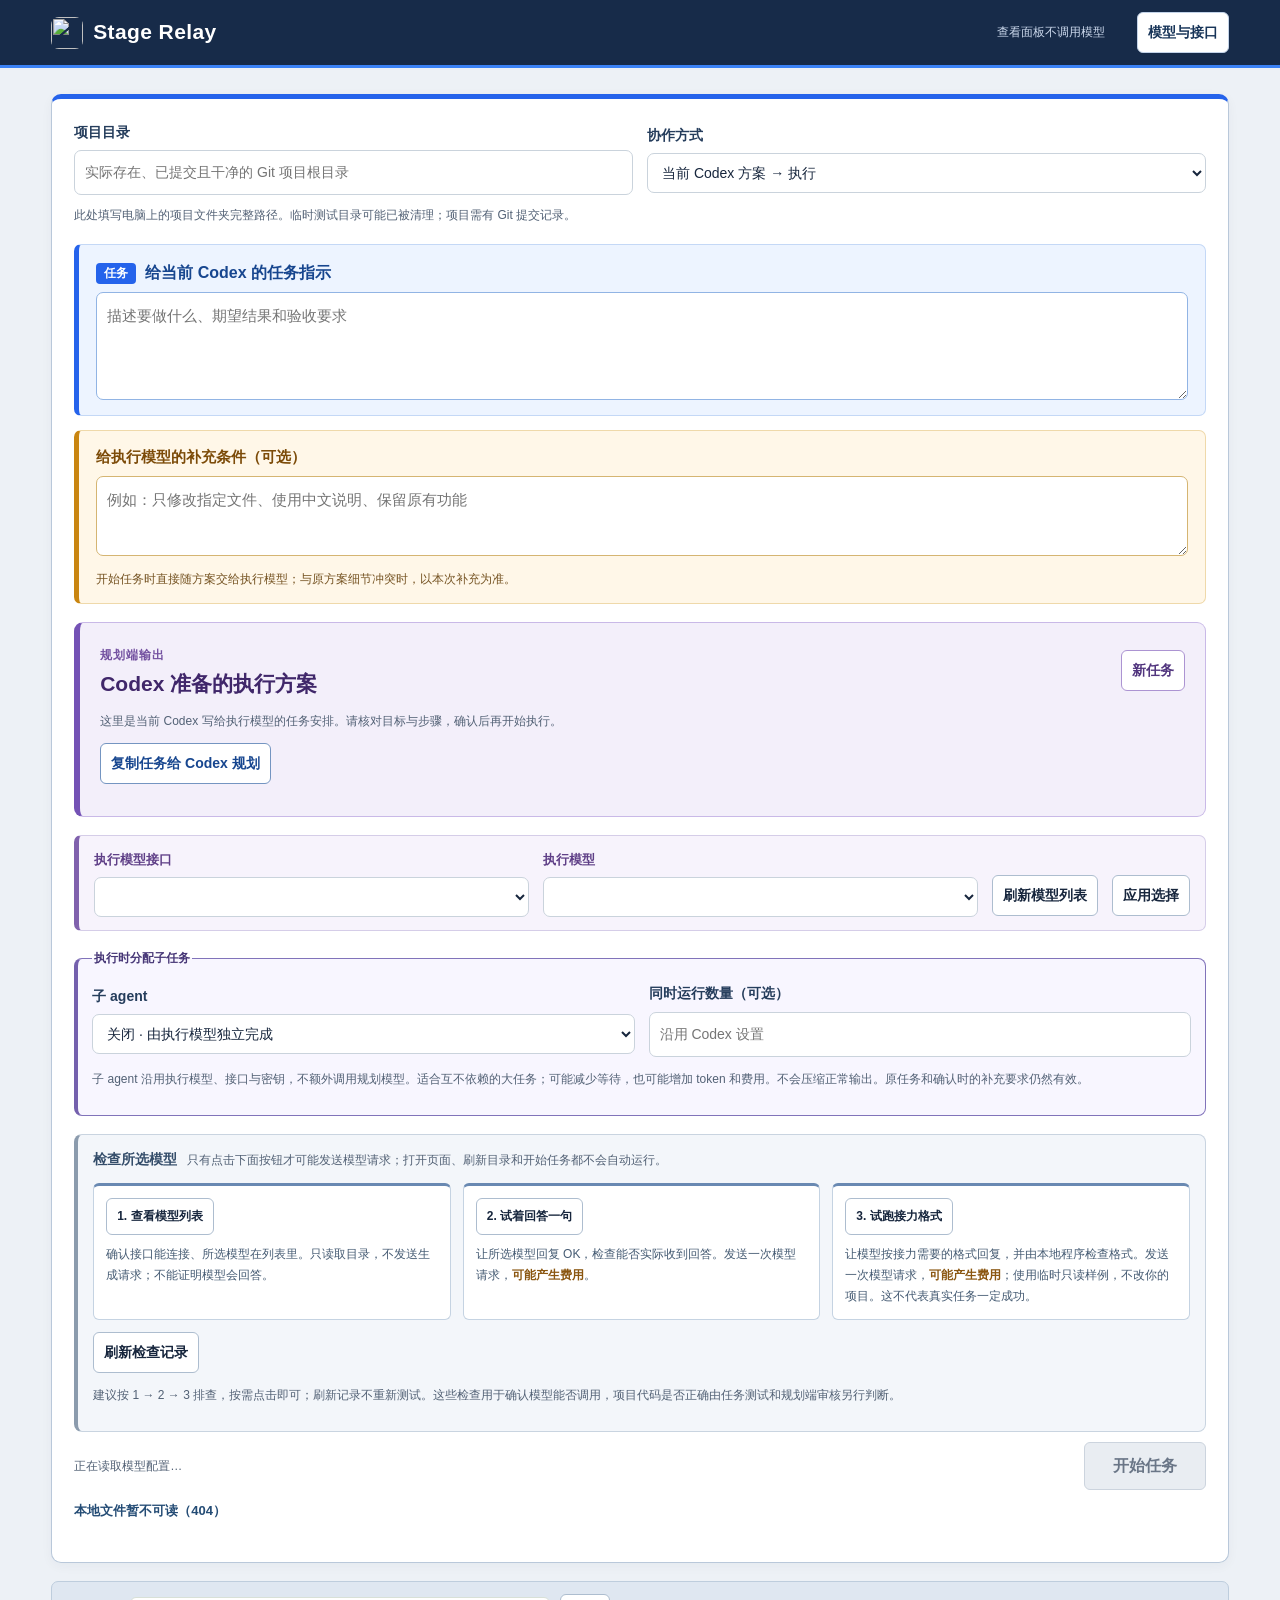
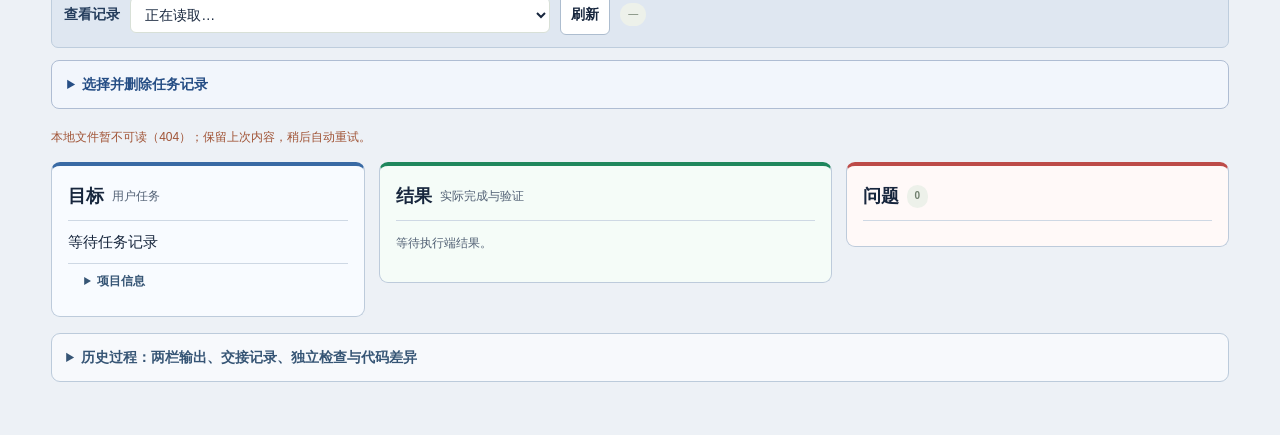
==== commit 726ebe96: "Release Stage Relay 1.2.7" ====
--- a/panel/index.html
+++ b/panel/index.html
@@ -9,9 +9,9 @@
         <div class="launch-row"><label>项目目录<input id="launch-project" required placeholder="实际存在、已提交且干净的 Git 项目根目录"></label><label>协作方式<select id="launch-mode"><option value="caller">当前 Codex 方案 → 执行</option><option value="serial">API 规划模型 → 执行</option><option value="plan">手动导入方案 → 执行</option></select></label></div>
         <p class="hint">此处填写电脑上的项目文件夹完整路径。临时测试目录可能已被清理；项目需有 Git 提交记录。</p>
         <label id="request-label"><span id="request-title">给当前 Codex 的任务指示</span><textarea id="launch-request" rows="3" placeholder="描述要做什么、期望结果和验收要求"></textarea></label>
-        <label id="supplement-label">确认时还想调整什么？（可选）<textarea id="launch-extra" rows="2" placeholder="只填写新增或调整的要求，例如：改成中文回答、只修改指定文件"></textarea><small>执行模型会同时收到原始任务和这段补充；与原方案细节冲突时，以本次补充为准。</small></label>
+        <label id="supplement-label">给执行模型的补充条件（可选）<textarea id="launch-extra" rows="2" placeholder="例如：只修改指定文件、使用中文说明、保留原有功能"></textarea><small>开始任务时直接随方案交给执行模型；与原方案细节冲突时，以本次补充为准。</small></label>
         <label id="plan-label" hidden>已有方案（JSON）<textarea id="launch-plan" rows="5" placeholder='{"goal":"目标","files":[{"path":"app.py","note":"相关事实"}],"steps":["实施步骤"]}'></textarea></label>
-        <section id="caller-draft"><h3>确认从对话带入的任务</h3><p class="hint">在对话里交代任务并调用插件，先显示这次任务，方案准备好后才能开始；准备失败会在这里说明原因。独立创作任务可自动建立工作目录。</p><button id="caller-new" type="button">新任务</button><button id="caller-copy" type="button">复制新任务给当前 Codex</button><button id="caller-start" type="submit" disabled>确认并开始任务</button><button id="draft-refresh" type="button">刷新任务</button><p id="caller-note" class="hint" role="status"></p><label id="caller-copy-preview" hidden>把下面这段文字发到当前 Codex 对话<textarea id="caller-copy-text" rows="5" readonly></textarea></label><div id="draft-preview"></div></section>
+        <section id="caller-draft" aria-labelledby="caller-plan-title"><div class="caller-plan-toolbar"><div><span class="caller-plan-eyebrow">规划端输出</span><h3 id="caller-plan-title">Codex 准备的执行方案</h3></div><button id="caller-new" type="button">新任务</button></div><p class="hint">这里是当前 Codex 写给执行模型的任务安排。请核对目标与步骤，确认后再开始执行。</p><button id="caller-copy" type="button">复制任务给 Codex 规划</button><p id="caller-note" class="hint" role="status"></p><label id="caller-copy-preview" hidden>把下面这段文字发到当前 Codex 对话<textarea id="caller-copy-text" rows="5" readonly></textarea></label><div id="draft-preview"></div></section>
         <div class="launch-row worker-choice"><label>执行模型接口<select id="launch-worker-provider"></select></label><label>执行模型<select id="launch-worker-model"></select></label><button id="worker-refresh" type="button">刷新模型列表</button><button id="worker-apply" type="button">应用选择</button></div>
         <p id="worker-note" class="hint" role="status"></p>
         <fieldset class="delegation-options"><legend>执行时分配子任务</legend>
@@ -35,9 +35,9 @@
       </form>
     </section>
     <section class="shortcut-row" id="shortcut-row" hidden><span>快速打开：</span><code id="shortcut-path" class="path"></code><span class="hint">双击即可启动或复用面板，不经过模型对话，也不会注册开机自启。</span></section>
-    <section class="toolbar"><label for="run">任务记录</label><select id="run"><option>正在读取…</option></select><button id="refresh" type="button">刷新</button><button id="delete-run" type="button" disabled>删除记录</button><button id="undo-delete" type="button" hidden>撤销删除</button><span id="task-state" class="badge">—</span></section>
+    <section class="toolbar"><label for="run">查看记录</label><select id="run"><option>正在读取…</option></select><button id="refresh" type="button">刷新</button><button id="undo-delete" type="button" hidden>撤销删除</button><span id="task-state" class="badge">—</span></section>
     <p id="history-message" class="hint" role="status"></p>
-    <details id="run-manager" class="run-manager"><summary>选择多条任务记录</summary>
+    <details id="run-manager" class="run-manager"><summary>选择并删除任务记录</summary>
       <div class="history-actions"><label><input id="run-select-all" type="checkbox"> 全选可删除的记录</label><span id="run-selected-count" role="status">已选 0 条</span><button id="delete-selected" type="button" disabled>删除所选记录</button></div>
       <p class="hint">运行中的任务不能选择。删除仅从面板列表移除，可撤销本次删除；日志和防重复提交记录仍保留。</p>
       <div id="run-selection-list" class="run-selection-list" aria-label="选择要删除的任务记录"></div>
--- a/panel/panel.css
+++ b/panel/panel.css
@@ -42,6 +42,7 @@
 .progress-head{display:flex;align-items:center;gap:10px}
 .progress-head h2{font-size:13px;margin:0}
 .progress-line{font-size:12px;margin:6px 0 4px}
+.progress-warning{border-left:4px solid #b77910;background:#fff6df;color:#704809;padding:9px 12px;font-size:14px;line-height:1.6}
 .progress-event-text{max-height:150px;overflow:auto;background:#fff;border:1px solid #e1eaf0;border-radius:6px;padding:8px;margin:4px 0}
 .history{border:1px solid var(--line);border-radius:9px;background:#fff;padding:10px 14px;margin-top:16px}
 .history>summary{font-size:12px;color:#3d5a4b;padding:2px 0}
@@ -113,13 +114,36 @@
 #launch-request{min-height:108px;border-color:#91b4e4}
 .task-compose #supplement-label{background:#fff7e8;border:1px solid #efd9aa;border-left:5px solid #c98510;border-radius:7px;padding:14px 17px;margin:14px 0 18px;color:#7c4b08;font-size:15px}
 #launch-extra{min-height:80px;border-color:#d5b572}
-#caller-draft{border:1px solid #cbd5e1;border-left:5px solid #64748b;background:#f8fafc;border-radius:7px;padding:15px 17px;margin-bottom:18px}
-#caller-draft h3{font-size:16px;color:#253d5c;margin:0 0 7px}
+#caller-draft{border:1px solid #c9b9e7;border-left:6px solid #7452b5;background:#f3effa;border-radius:9px;padding:20px;margin-bottom:18px}
+#caller-draft h3{font-size:21px;line-height:1.4;color:#40276a;margin:3px 0 0;font-weight:750}
+.caller-plan-toolbar{display:flex;align-items:center;justify-content:space-between;gap:16px}
+.caller-plan-eyebrow{font-size:12px;font-weight:700;color:#7452a1;letter-spacing:1px}
+#caller-new{background:#fff;color:#51357e;border-color:#ac94d2}
 #caller-copy{border-color:#7495c1;color:#17468f;background:#fff}
-#draft-refresh{border-color:#adbdcf;background:#fff;margin-left:6px}
-#caller-note{font-weight:600;color:#244c75}
+#caller-note{font-weight:600;color:#4b3b69;margin:12px 0;font-size:13px}
+#caller-note.caller-plan-status{padding:9px 12px;border-radius:5px;border:1px solid #cdbde4;background:#e9e0f5}
+#caller-note.ready{color:#18533d;background:#e8f5ed;border-color:#b5d5c1}
+#caller-note.blocked{color:#8c2626;background:#fff0ef;border-color:#e1b5b1}
 #draft-preview>.hint{font-size:12px}
 #draft-preview details{padding-left:0;padding-right:0}
+#draft-preview .caller-plan-sheet{background:#fff;border:1px solid #b7a3d6;border-top:4px solid #7452b5;border-radius:7px;padding:19px 22px;margin:14px 0 16px;color:#202b3c;font-size:16px;line-height:1.85;box-shadow:0 2px 7px #40276a0b;overflow-wrap:anywhere}
+.caller-plan-heading{display:flex;justify-content:space-between;align-items:center;gap:12px;margin-bottom:18px;padding-bottom:12px;border-bottom:1px solid #e3dbef}
+.caller-plan-source{font-size:15px;font-weight:750;color:#5c398e}
+.caller-plan-confirm{font-size:12px;font-weight:700;color:#5e4087;background:#f0eaf8;border:1px solid #d8caeb;border-radius:4px;padding:2px 9px;white-space:nowrap}
+.caller-plan-label{display:block;color:#6c617e;font-size:13px;font-weight:600;margin-bottom:4px}
+#draft-preview .caller-plan-goal{font-size:20px;font-weight:700;line-height:1.65;color:#1c2738;margin:0 0 22px}
+#draft-preview .caller-plan-sheet>strong{display:block;font-size:15px;color:#513477;margin:14px 0 7px}
+#draft-preview .caller-plan-sheet ol{margin:0;padding-left:25px}
+#draft-preview .caller-plan-sheet li{font-size:16px;line-height:1.85;margin:8px 0;padding-left:5px}
+#draft-preview .caller-plan-sheet li::marker{color:#7452b5;font-weight:750}
+#draft-preview .caller-plan-sheet .nested-details{font-size:16px;border-top:0;padding:0}
+#draft-preview .caller-plan-sheet summary{font-size:15px;color:#513477;padding:4px 0}
+#draft-preview .caller-plan-reference{font-size:14px;line-height:1.85;padding:12px 0;border-color:#d7cae8}
+#draft-preview .caller-plan-reference>summary{font-size:14px;color:#5d477b}
+#draft-preview .caller-plan-reference>strong{display:block;margin-top:14px;font-size:13px;color:#5d477b}
+#draft-preview .caller-plan-reference li{font-size:14px;margin:6px 0;color:#384457}
+#draft-preview .caller-plan-reference .path{font-size:12px}
+@media(max-width:740px){#caller-draft h3{font-size:18px}.caller-plan-toolbar{gap:10px}#draft-preview .caller-plan-sheet{padding:15px}#draft-preview .caller-plan-goal{font-size:18px}#draft-preview .caller-plan-sheet li{font-size:16px}.caller-plan-heading{gap:8px;flex-wrap:wrap}}
 summary{font-weight:600;color:#365575;font-size:12px}
 .worker-choice{border:1px solid #d5cde8;border-left:5px solid #8061ad;background:#f7f3fc;border-radius:7px;padding:13px 15px}
 .worker-choice label{color:#5f3f87;font-size:13px}
@@ -146,7 +170,7 @@
 .check-meta,.check-cost,.check-valid{font-size:11px}
 .history{border-color:#bccbdb;background:#f7f9fc}
 .history>summary{font-size:14px;font-weight:700;color:#365575}
-@media(max-width:740px){.task-compose{padding:14px}.top strong{font-size:19px}.task-compose #request-label,.task-compose #supplement-label,#caller-draft{padding:12px}#draft-refresh{margin:7px 0 0}#launch-start{width:100%}.summary-card h2{font-size:17px}}
+@media(max-width:740px){.task-compose{padding:14px}.top strong{font-size:19px}.task-compose #request-label,.task-compose #supplement-label,#caller-draft{padding:12px}#launch-start{width:100%}.summary-card h2{font-size:17px}}
 .check-record{display:grid;grid-template-columns:118px minmax(0,1fr);padding:0;overflow:hidden}
 .check-record-main{padding:12px 14px;min-width:0}
 .check-when{display:flex;flex-direction:column;align-items:center;gap:5px;padding:13px 8px;background:#edf2f9;border-right:1px solid #c9d5e4;color:#253d5c;font-variant-numeric:tabular-nums;text-align:center}
@@ -175,8 +199,6 @@
 .user-confirmed{font-size:14px;font-weight:700;color:#176347;background:#e9f7ef;border:1px solid #aad0b8;padding:10px;border-radius:5px}
 #launch-request[readonly]{background:#f4f8fe;border-style:dashed;color:#253d5c}
 #supplement-label small{display:block;font-weight:400;font-size:12px;line-height:1.7;color:#755322;margin-top:7px}
-#caller-start{background:#2563eb;border-color:#1d4ed8;color:#fff;font-size:14px;padding:8px 18px}
-#caller-start:hover{background:#1d4ed8}
 .run-manager{margin:10px 0 18px;padding:12px 15px;border:1px solid #afbdd3;border-radius:8px;background:#f2f6fc}
 .run-manager>summary{font-size:14px;font-weight:700;color:#264e85}
 .history-actions{display:flex;align-items:center;gap:14px;flex-wrap:wrap;margin-top:12px}
